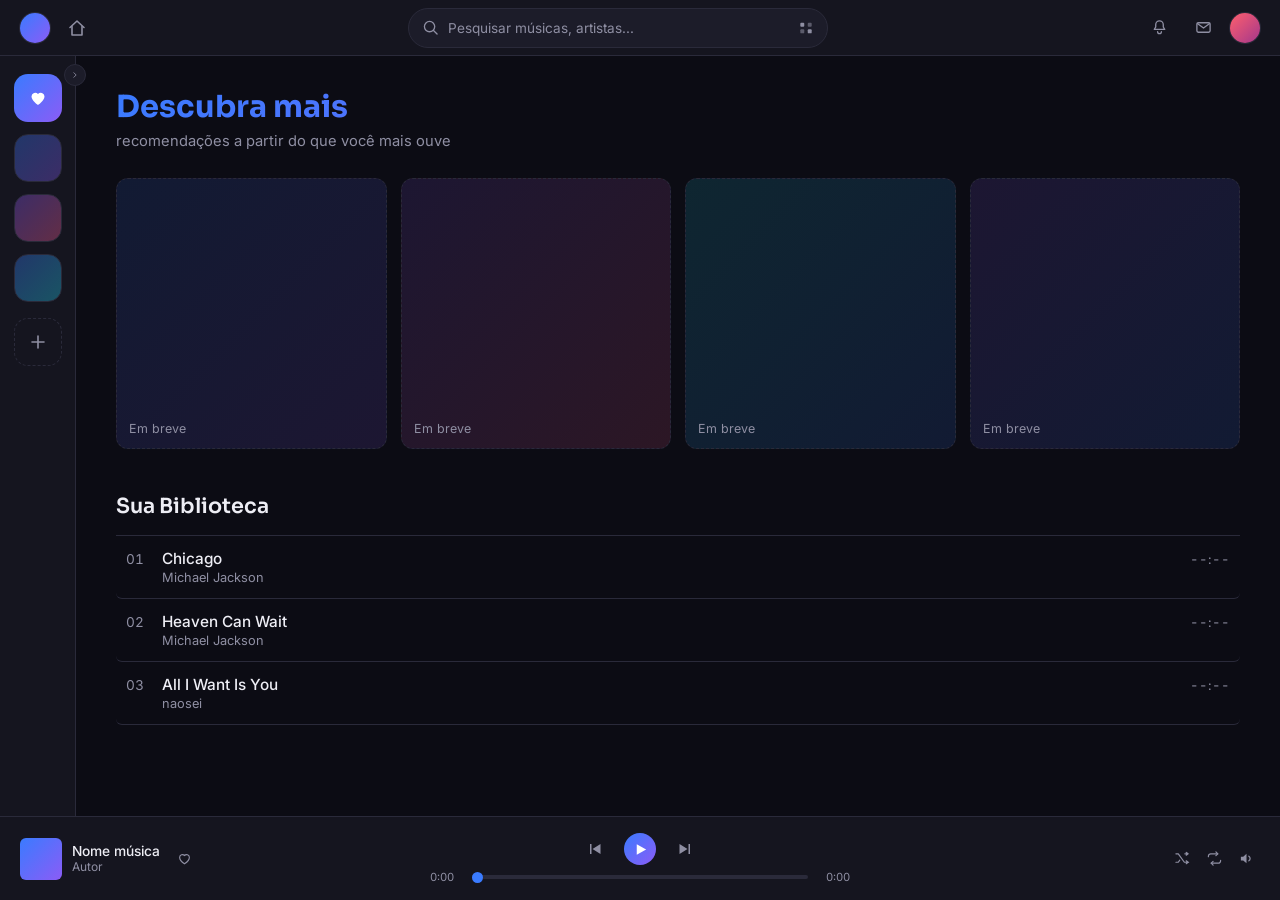
==== frontend/index.html @ 35b0fc10 "Initial commit" ====
<!DOCTYPE html>
<html lang="pt-br">
<head>
  <meta charset="UTF-8" />
  <meta name="viewport" content="width=device-width, initial-scale=1.0" />
  <link rel="preconnect" href="https://fonts.googleapis.com" />
  <link rel="preconnect" href="https://fonts.gstatic.com" crossorigin />
  <link href="https://fonts.googleapis.com/css2?family=Sora:wght@500;600;700&family=Inter:wght@400;500;600&display=swap" rel="stylesheet" />
  <link rel="stylesheet" href="style.css" />
  <title>App música</title>
</head>
<body>

  <!-- ===== Barra superior ===== -->
  <header class="topo">
    <div class="topo-esquerda">
      <div class="app-icone"></div>
      <button class="icone-botao" aria-label="Início" title="Início">
        <svg width="18" height="18" viewBox="0 0 18 18" fill="none">
          <path d="M2 8.5 9 2l7 6.5" stroke="currentColor" stroke-width="1.6" stroke-linecap="round" stroke-linejoin="round"/>
          <path d="M4 7.5V16h10V7.5" stroke="currentColor" stroke-width="1.6" stroke-linecap="round" stroke-linejoin="round"/>
        </svg>
      </button>
    </div>

    <div class="busca">
      <svg width="15" height="15" viewBox="0 0 16 16" fill="none">
        <circle cx="7" cy="7" r="5.5" stroke="currentColor" stroke-width="1.4"/>
        <line x1="11.2" y1="11.2" x2="15" y2="15" stroke="currentColor" stroke-width="1.4" stroke-linecap="round"/>
      </svg>
      <input type="text" placeholder="Pesquisar músicas, artistas..." />
      <button class="icone-botao icone-generos" aria-label="Navegar por gêneros" title="Gêneros">
        <svg width="16" height="16" viewBox="0 0 16 16" fill="none">
          <rect x="1.5" y="2" width="4.5" height="4.5" rx="1" fill="currentColor"/>
          <rect x="10" y="2" width="4.5" height="4.5" rx="1" fill="currentColor" opacity="0.55"/>
          <rect x="1.5" y="9.5" width="4.5" height="4.5" rx="1" fill="currentColor" opacity="0.55"/>
          <rect x="10" y="9.5" width="4.5" height="4.5" rx="1" fill="currentColor"/>
        </svg>
      </button>
    </div>

    <div class="topo-direita">
      <div class="popover-wrap">
        <button class="icone-botao" id="btn-notificacoes" aria-label="Notificações" title="Notificações">
          <svg width="17" height="17" viewBox="0 0 18 18" fill="none">
            <path d="M9 2c-2.2 0-4 1.8-4 4v2.5L3.5 11h11L13 8.5V6c0-2.2-1.8-4-4-4Z" stroke="currentColor" stroke-width="1.4" stroke-linejoin="round"/>
            <path d="M7 13.5a2 2 0 0 0 4 0" stroke="currentColor" stroke-width="1.4" stroke-linecap="round"/>
          </svg>
        </button>
        <div class="popover" id="popover-notificacoes">Nenhuma notificação nova</div>
      </div>
      <div class="popover-wrap">
        <button class="icone-botao" id="btn-mensagens" aria-label="Mensagens" title="Mensagens">
          <svg width="17" height="17" viewBox="0 0 18 18" fill="none">
            <rect x="2" y="4" width="14" height="10" rx="1.5" stroke="currentColor" stroke-width="1.4"/>
            <path d="M2.5 4.8 9 9.5l6.5-4.7" stroke="currentColor" stroke-width="1.4" stroke-linecap="round" stroke-linejoin="round"/>
          </svg>
        </button>
        <div class="popover" id="popover-mensagens">Nenhuma mensagem nova</div>
      </div>
      <div class="avatar" title="Perfil"></div>
    </div>
  </header>

  <div class="app">

    <!-- ===== Biblioteca lateral ===== -->
    <aside class="biblioteca" id="biblioteca">
      <button class="biblioteca-toggle" id="btn-expandir" aria-label="Expandir biblioteca" title="Expandir">
        <svg width="14" height="14" viewBox="0 0 14 14" fill="none" stroke="currentColor" stroke-width="1.5">
          <path d="M5 3 9 7l-4 4" stroke-linecap="round" stroke-linejoin="round"/>
        </svg>
      </button>

      <button class="biblioteca-item biblioteca-curtidas" aria-label="Músicas curtidas" title="Curtidas">
        <svg width="20" height="20" viewBox="0 0 20 20" fill="currentColor">
          <path d="M10 17s-6.5-4-6.5-8.7A3.8 3.8 0 0 1 10 6a3.8 3.8 0 0 1 6.5 2.3C16.5 13 10 17 10 17Z"/>
        </svg>
        <span class="biblioteca-item-nome">Curtidas</span>
      </button>

      <button class="biblioteca-item playlist-capa playlist-1" aria-label="Playlist">
        <span class="biblioteca-item-nome">Playlist 1</span>
      </button>
      <button class="biblioteca-item playlist-capa playlist-2" aria-label="Playlist">
        <span class="biblioteca-item-nome">Playlist 2</span>
      </button>
      <button class="biblioteca-item playlist-capa playlist-3" aria-label="Playlist">
        <span class="biblioteca-item-nome">Playlist 3</span>
      </button>

      <button class="biblioteca-item biblioteca-nova" id="btn-nova-playlist" aria-label="Criar nova playlist" title="Nova playlist">
        <svg width="18" height="18" viewBox="0 0 18 18" fill="none" stroke="currentColor" stroke-width="1.6">
          <path d="M9 3v12M3 9h12" stroke-linecap="round"/>
        </svg>
        <span class="biblioteca-item-nome">Criar playlist</span>
      </button>
    </aside>

    <!-- ===== Conteúdo principal ===== -->
    <main class="conteudo">
      <section class="descubra">
        <h1>Descubra mais</h1>
        <p class="subtitulo">recomendações a partir do que você mais ouve</p>

        <div class="cards-recomendacao">
          <div class="card-recomendacao card-rec-1"><span>Em breve</span></div>
          <div class="card-recomendacao card-rec-2"><span>Em breve</span></div>
          <div class="card-recomendacao card-rec-3"><span>Em breve</span></div>
          <div class="card-recomendacao card-rec-4"><span>Em breve</span></div>
        </div>
      </section>

      <section class="secao-biblioteca">
        <h2>Sua Biblioteca</h2>

        <ol id="lista-musicas" class="tracklist">
          <li data-arquivo="songs/chicago.mp3">
            <span class="faixa-num">01</span>
            <span class="faixa-info">
              <span class="faixa-titulo">Chicago</span>
              <span class="faixa-artista">Michael Jackson</span>
            </span>
            <span class="faixa-duracao">--:--</span>
          </li>
          <li data-arquivo="songs/heaven_can_wait.mp3">
            <span class="faixa-num">02</span>
            <span class="faixa-info">
              <span class="faixa-titulo">Heaven Can Wait</span>
              <span class="faixa-artista">Michael Jackson</span>
            </span>
            <span class="faixa-duracao">--:--</span>
          </li>
          <li data-arquivo="songs/all_i_want_is_you.mp3">
            <span class="faixa-num">03</span>
            <span class="faixa-info">
              <span class="faixa-titulo">All I Want Is You</span>
              <span class="faixa-artista">naosei</span>
            </span>
            <span class="faixa-duracao">--:--</span>
          </li>
        </ol>
      </section>
    </main>
  </div>

  <!-- ===== Player fixo ===== -->
  <footer class="tocador">
    <div class="tocador-info">
      <div class="capa-atual" id="capa-atual"></div>
      <div class="tocador-textos">
        <span id="tocando-agora" class="tocador-faixa">Nome música</span>
        <span id="tocando-autor" class="tocador-autor">Autor</span>
      </div>
      <button class="icone-botao icone-pequeno" id="btn-curtir" aria-label="Curtir">
        <svg width="15" height="15" viewBox="0 0 20 20" fill="none" stroke="currentColor" stroke-width="1.5">
          <path d="M10 17s-6.5-4-6.5-8.7A3.8 3.8 0 0 1 10 6a3.8 3.8 0 0 1 6.5 2.3C16.5 13 10 17 10 17Z"/>
        </svg>
      </button>
    </div>

    <div class="tocador-controles">
      <div class="controles-botoes">
        <button id="btn-anterior" class="botao-icone" aria-label="Anterior">
          <svg width="16" height="16" viewBox="0 0 16 16" fill="currentColor"><path d="M4 3v10h1.5V3H4zm2.5 5 8-5v10l-8-5z"/></svg>
        </button>
        <button id="btn-play" class="botao-icone botao-play" aria-label="Tocar/Pausar">
          <svg id="icone-play" width="15" height="15" viewBox="0 0 16 16" fill="currentColor"><path d="M4 2.5v11l10-5.5z"/></svg>
          <svg id="icone-pause" width="15" height="15" viewBox="0 0 16 16" fill="currentColor" style="display:none"><path d="M4 2h3v12H4zM9 2h3v12H9z"/></svg>
        </button>
        <button id="btn-proximo" class="botao-icone" aria-label="Próxima">
          <svg width="16" height="16" viewBox="0 0 16 16" fill="currentColor"><path d="M12 3v10h-1.5V3H12zM9.5 8l-8 5V3l8 5z"/></svg>
        </button>
      </div>

      <div class="barra-progresso-wrap">
        <span id="tempo-atual" class="tempo">0:00</span>
        <input type="range" id="progresso" class="barra-progresso" value="0" min="0" max="100" step="0.1" />
        <span id="tempo-total" class="tempo">0:00</span>
      </div>
    </div>

    <div class="tocador-extra">
      <button class="icone-botao icone-pequeno" id="btn-embaralhar" aria-label="Embaralhar">
        <svg width="15" height="15" viewBox="0 0 16 16" fill="none" stroke="currentColor" stroke-width="1.3">
          <path d="M1 3h2.5L10 12h4.5M1 12h2.5l1.6-2.2M10.5 3H14M12 1.5 14 3l-2 1.5M12 13.5 14 12l-2-1.5" stroke-linecap="round" stroke-linejoin="round"/>
        </svg>
      </button>
      <button class="icone-botao icone-pequeno" id="btn-repetir" aria-label="Repetir">
        <svg width="15" height="15" viewBox="0 0 16 16" fill="none" stroke="currentColor" stroke-width="1.3">
          <path d="M11.5 3H4a2.5 2.5 0 0 0-2.5 2.5V6M4.5 13H12a2.5 2.5 0 0 0 2.5-2.5V10" stroke-linecap="round"/>
          <path d="m9.5 1 2 2-2 2M6.5 15l-2-2 2-2" stroke-linecap="round" stroke-linejoin="round"/>
        </svg>
      </button>
      <button class="icone-botao icone-pequeno" id="btn-volume" aria-label="Volume">
        <svg width="15" height="15" viewBox="0 0 16 16" fill="none" stroke="currentColor" stroke-width="1.3">
          <path id="icone-volume-alto" d="M2 6h2.5L8 3v10L4.5 10H2z" fill="currentColor" stroke="none"/>
          <path id="onda-volume" d="M10.5 5.5a3 3 0 0 1 0 5" stroke-linecap="round"/>
        </svg>
      </button>
    </div>

    <audio id="player"></audio>
  </footer>

  <script src="script.js"></script>
</body>
</html>
---- frontend/style.css ----
/* ===== Tokens ===== */
:root {
  --bg: #0c0c14;
  --surface: #15151f;
  --surface-2: #1c1c29;
  --surface-hover: #23233355;
  --line: #2a2a3a;
  --text: #eeeef5;
  --text-dim: #8f8fa3;

  --azul: #3a7bff;
  --roxo: #8b5cf6;
  --gradiente: linear-gradient(135deg, var(--azul), var(--roxo));

  --font-display: "Sora", sans-serif;
  --font-body: "Inter", sans-serif;

  --altura-topo: 56px;
  --largura-biblioteca: 76px;
  --altura-player: 84px;
}

* { box-sizing: border-box; }

body {
  margin: 0;
  background: var(--bg);
  color: var(--text);
  font-family: var(--font-body);
}

button {
  font-family: inherit;
  cursor: pointer;
}

/* ===== Barra superior ===== */
.topo {
  height: var(--altura-topo);
  display: flex;
  align-items: center;
  justify-content: space-between;
  padding: 0 20px;
  background: var(--surface);
  border-bottom: 1px solid var(--line);
  position: sticky;
  top: 0;
  z-index: 10;
}

.topo-esquerda, .topo-direita {
  display: flex;
  align-items: center;
  gap: 10px;
}

.app-icone {
  width: 30px;
  height: 30px;
  border-radius: 50%;
  background: var(--gradiente);
  box-shadow: 0 0 0 1px var(--line);
}

.icone-botao {
  background: none;
  border: none;
  color: var(--text-dim);
  width: 34px;
  height: 34px;
  border-radius: 50%;
  display: flex;
  align-items: center;
  justify-content: center;
  transition: background 0.15s, color 0.15s;
}

.icone-botao:hover {
  background: var(--surface-2);
  color: var(--text);
}

.icone-pequeno {
  width: 28px;
  height: 28px;
}

.busca {
  flex: 1;
  max-width: 420px;
  display: flex;
  align-items: center;
  gap: 8px;
  background: var(--surface-2);
  border: 1px solid var(--line);
  border-radius: 20px;
  padding: 6px 8px 6px 14px;
  color: var(--text-dim);
}

.busca input {
  flex: 1;
  background: none;
  border: none;
  outline: none;
  color: var(--text);
  font-family: var(--font-body);
  font-size: 0.85rem;
}

.busca input::placeholder {
  color: var(--text-dim);
}

.icone-generos {
  width: 26px;
  height: 26px;
  flex-shrink: 0;
}

.avatar {
  width: 30px;
  height: 30px;
  border-radius: 50%;
  background: linear-gradient(135deg, #ff5f6d, #a3378b);
  box-shadow: 0 0 0 1px var(--line);
}

.popover-wrap {
  position: relative;
}

.popover {
  display: none;
  position: absolute;
  top: 42px;
  right: 0;
  background: var(--surface-2);
  border: 1px solid var(--line);
  border-radius: 8px;
  padding: 12px 14px;
  font-size: 0.82rem;
  color: var(--text-dim);
  white-space: nowrap;
  box-shadow: 0 8px 24px rgba(0,0,0,0.35);
  z-index: 20;
}

.popover.aberto {
  display: block;
}

/* ===== Layout: biblioteca + conteúdo ===== */
.app {
  display: flex;
  min-height: calc(100vh - var(--altura-topo));
  padding-bottom: var(--altura-player);
}

/* ===== Biblioteca lateral (ícones de playlist) ===== */
.biblioteca {
  width: var(--largura-biblioteca);
  background: var(--surface);
  border-right: 1px solid var(--line);
  display: flex;
  flex-direction: column;
  align-items: center;
  gap: 12px;
  padding: 18px 0;
  flex-shrink: 0;
  position: relative;
  transition: width 0.2s ease;
}

.biblioteca.expandida {
  width: 200px;
  align-items: stretch;
  padding: 18px 12px;
}

.biblioteca-toggle {
  position: absolute;
  top: 8px;
  right: -11px;
  width: 22px;
  height: 22px;
  border-radius: 50%;
  background: var(--surface-2);
  border: 1px solid var(--line);
  color: var(--text-dim);
  display: flex;
  align-items: center;
  justify-content: center;
  z-index: 5;
  transition: transform 0.2s ease, color 0.15s;
}

.biblioteca-toggle:hover {
  color: var(--text);
}

.biblioteca.expandida .biblioteca-toggle {
  transform: rotate(180deg);
}

.biblioteca-item-nome {
  display: none;
  font-size: 0.82rem;
  white-space: nowrap;
  overflow: hidden;
  text-overflow: ellipsis;
}

.biblioteca.expandida .biblioteca-item-nome {
  display: inline;
}

.biblioteca.expandida .biblioteca-item {
  width: 100%;
  flex-direction: row;
  justify-content: flex-start;
  gap: 10px;
  padding: 0 8px;
  border-radius: 8px;
}

.biblioteca-item {
  width: 48px;
  height: 48px;
  border-radius: 14px;
  border: none;
  display: flex;
  align-items: center;
  justify-content: center;
  transition: transform 0.15s;
}

.biblioteca-item:hover {
  transform: scale(1.05);
}

.biblioteca-curtidas {
  background: var(--gradiente);
  color: #fff;
}

.playlist-capa {
  background: var(--surface-2);
  border: 1px solid var(--line);
}

.playlist-1 { background: linear-gradient(135deg, #3a7bff55, #8b5cf655); }
.playlist-2 { background: linear-gradient(135deg, #8b5cf655, #ff5f9455); }
.playlist-3 { background: linear-gradient(135deg, #3a7bff55, #22d3ee55); }

.biblioteca-nova {
  background: none;
  border: 1px dashed var(--line);
  color: var(--text-dim);
  margin-top: 4px;
}

.biblioteca-nova:hover {
  color: var(--text);
  border-color: var(--text-dim);
}

.biblioteca-nova.clicado {
  border-color: var(--azul);
  color: var(--azul);
}

/* ===== Conteúdo principal ===== */
.conteudo {
  flex: 1;
  padding: 32px 40px;
  min-width: 0;
}

.descubra h1 {
  font-family: var(--font-display);
  font-weight: 700;
  font-size: 1.9rem;
  margin: 0 0 6px;
  background: var(--gradiente);
  -webkit-background-clip: text;
  background-clip: text;
  color: transparent;
}

.subtitulo {
  margin: 0 0 28px;
  color: var(--text-dim);
  font-size: 0.92rem;
}

/* ===== Cards de recomendação (placeholders, sem dados ainda) ===== */
.cards-recomendacao {
  display: grid;
  grid-template-columns: repeat(4, 1fr);
  gap: 14px;
  margin-bottom: 44px;
}

.card-recomendacao {
  aspect-ratio: 1;
  border-radius: 12px;
  display: flex;
  align-items: flex-end;
  padding: 12px;
  font-size: 0.78rem;
  color: var(--text-dim);
  border: 1px dashed var(--line);
}

.card-rec-1 { background: linear-gradient(135deg, #3a7bff22, #8b5cf622); }
.card-rec-2 { background: linear-gradient(135deg, #8b5cf622, #ff5f9422); }
.card-rec-3 { background: linear-gradient(135deg, #22d3ee22, #3a7bff22); }
.card-rec-4 { background: linear-gradient(135deg, #8b5cf622, #3a7bff22); }

.secao-biblioteca h2 {
  font-family: var(--font-display);
  font-weight: 600;
  font-size: 1.3rem;
  margin: 0 0 16px;
}

/* ===== Tracklist ===== */
.tracklist {
  list-style: none;
  padding: 0;
  margin: 0;
  border-top: 1px solid var(--line);
}

.tracklist li {
  display: flex;
  align-items: baseline;
  gap: 18px;
  padding: 13px 10px;
  border-bottom: 1px solid var(--line);
  cursor: pointer;
  border-radius: 6px;
  transition: background 0.15s ease;
}

.tracklist li:hover {
  background: var(--surface-2);
}

.tracklist li.ativa {
  background: var(--surface-2);
}

.tracklist li.ativa .faixa-titulo {
  color: var(--azul);
}

.faixa-num {
  color: var(--text-dim);
  font-variant-numeric: tabular-nums;
  font-size: 0.85rem;
  width: 18px;
}

.faixa-info {
  display: flex;
  flex-direction: column;
  gap: 2px;
  flex: 1;
}

.faixa-titulo {
  font-weight: 500;
  font-size: 0.96rem;
}

.faixa-artista {
  color: var(--text-dim);
  font-size: 0.8rem;
}

.faixa-duracao {
  color: var(--text-dim);
  font-size: 0.82rem;
  font-variant-numeric: tabular-nums;
}

/* ===== Player fixo ===== */
.tocador {
  position: fixed;
  bottom: 0;
  left: 0;
  width: 100%;
  height: var(--altura-player);
  background: var(--surface);
  border-top: 1px solid var(--line);
  padding: 0 20px;
  display: grid;
  grid-template-columns: 1fr auto 1fr;
  align-items: center;
  gap: 20px;
}

.tocador-info {
  display: flex;
  align-items: center;
  gap: 10px;
  min-width: 0;
}

.capa-atual {
  width: 42px;
  height: 42px;
  border-radius: 6px;
  background: var(--gradiente);
  flex-shrink: 0;
}

.tocador-textos {
  display: flex;
  flex-direction: column;
  min-width: 0;
}

.tocador-faixa {
  font-size: 0.86rem;
  font-weight: 500;
  white-space: nowrap;
  overflow: hidden;
  text-overflow: ellipsis;
}

.tocador-autor {
  font-size: 0.75rem;
  color: var(--text-dim);
  white-space: nowrap;
  overflow: hidden;
  text-overflow: ellipsis;
}

.tocador-controles {
  display: flex;
  flex-direction: column;
  align-items: center;
  gap: 5px;
  width: 420px;
}

.controles-botoes {
  display: flex;
  align-items: center;
  gap: 16px;
}

.botao-icone {
  background: none;
  border: none;
  color: var(--text-dim);
  display: flex;
  align-items: center;
  justify-content: center;
  border-radius: 50%;
  padding: 6px;
  transition: color 0.15s;
}

.botao-icone:hover {
  color: var(--text);
}

.botao-play {
  background: var(--gradiente);
  color: #fff;
  width: 32px;
  height: 32px;
}

.botao-play:hover {
  opacity: 0.9;
  color: #fff;
}

.barra-progresso-wrap {
  display: flex;
  align-items: center;
  gap: 8px;
  width: 100%;
}

.tempo {
  font-size: 0.7rem;
  color: var(--text-dim);
  font-variant-numeric: tabular-nums;
  width: 32px;
}

.tempo:last-child { text-align: right; }

.barra-progresso {
  flex: 1;
  -webkit-appearance: none;
  appearance: none;
  height: 4px;
  border-radius: 2px;
  background: var(--line);
  outline: none;
  cursor: pointer;
}

.barra-progresso::-webkit-slider-thumb {
  -webkit-appearance: none;
  appearance: none;
  width: 11px;
  height: 11px;
  border-radius: 50%;
  background: var(--azul);
  cursor: pointer;
}

.barra-progresso::-moz-range-thumb {
  width: 11px;
  height: 11px;
  border: none;
  border-radius: 50%;
  background: var(--azul);
  cursor: pointer;
}

.tocador-extra {
  display: flex;
  align-items: center;
  justify-content: flex-end;
  gap: 4px;
}

.icone-botao.ativo {
  color: var(--azul);
}

.icone-botao.ativo:hover {
  color: var(--azul);
}

#btn-curtir.curtido {
  color: var(--roxo);
}

/* pequena bolinha indicando "repetir uma" vs "repetir todas" */
.icone-botao[data-modo="uma"]::after {
  content: "1";
  position: absolute;
  font-size: 0.55rem;
  transform: translate(9px, -9px);
}

.tocador-extra .ativo {
  color: var(--azul);
}

/* ===== Responsivo ===== */
@media (max-width: 760px) {
  .biblioteca { display: none; }
  .busca { max-width: 160px; }
  .conteudo { padding: 20px; }
  .tocador {
    grid-template-columns: 1fr;
    height: auto;
    padding: 10px 14px;
  }
  .tocador-controles { width: 100%; }
  .tocador-extra { display: none; }
}
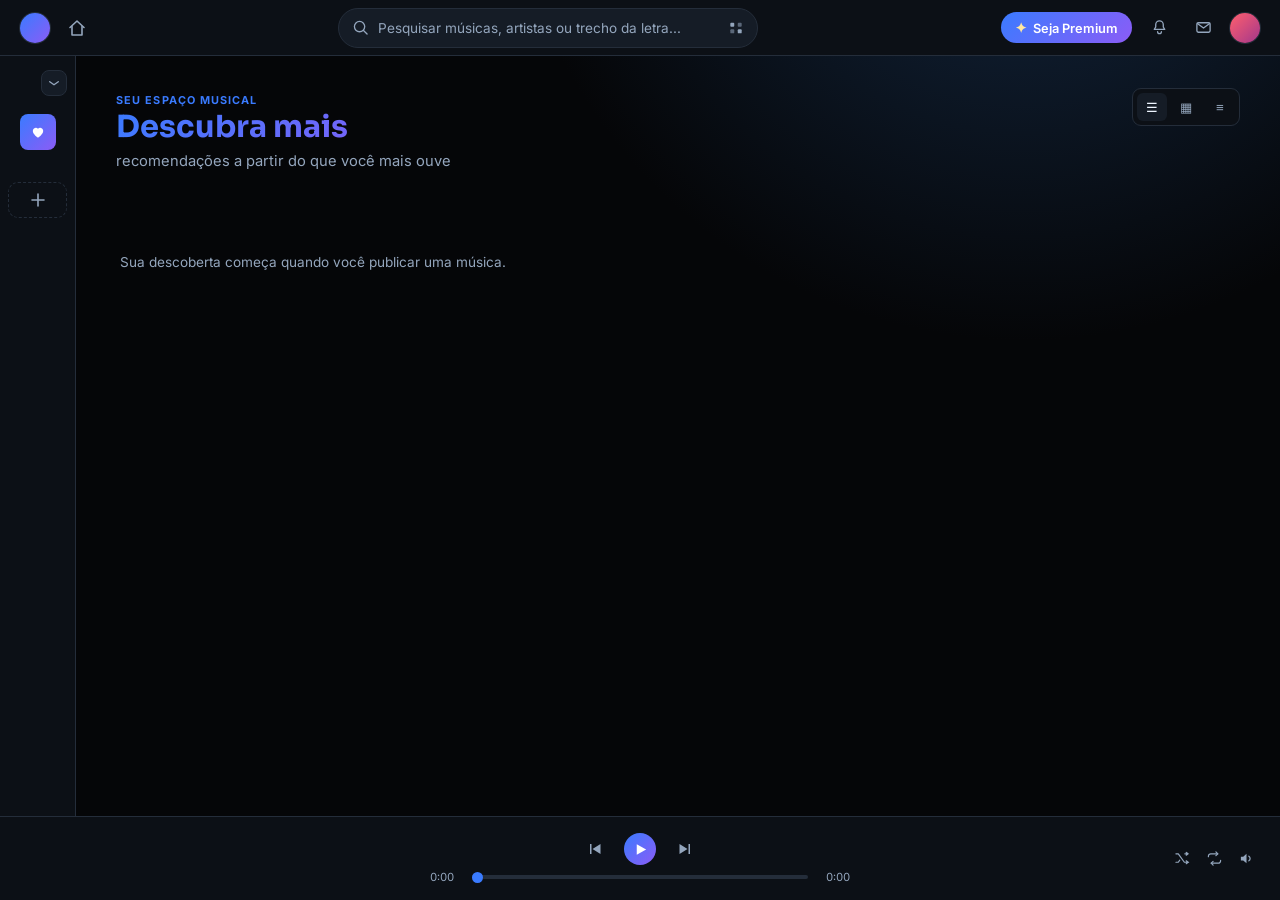
==== commit aae346e1: "Preparar publicacao" ====
--- a/frontend/index.html
+++ b/frontend/index.html
@@ -14,8 +14,9 @@
   <!-- ===== Barra superior ===== -->
   <header class="topo">
     <div class="topo-esquerda">
-      <div class="app-icone"></div>
-      <button class="icone-botao" aria-label="Início" title="Início">
+      <!-- ícone do app: troque por uma <img src="seu-logo.png"> se quiser -->
+      <div class="app-icone" title="App música"></div>
+      <button class="icone-botao" id="btn-home" aria-label="Início" title="Início">
         <svg width="18" height="18" viewBox="0 0 18 18" fill="none">
           <path d="M2 8.5 9 2l7 6.5" stroke="currentColor" stroke-width="1.6" stroke-linecap="round" stroke-linejoin="round"/>
           <path d="M4 7.5V16h10V7.5" stroke="currentColor" stroke-width="1.6" stroke-linecap="round" stroke-linejoin="round"/>
@@ -28,8 +29,9 @@
         <circle cx="7" cy="7" r="5.5" stroke="currentColor" stroke-width="1.4"/>
         <line x1="11.2" y1="11.2" x2="15" y2="15" stroke="currentColor" stroke-width="1.4" stroke-linecap="round"/>
       </svg>
-      <input type="text" placeholder="Pesquisar músicas, artistas..." />
-      <button class="icone-botao icone-generos" aria-label="Navegar por gêneros" title="Gêneros">
+      <input type="text" id="campo-busca" placeholder="Pesquisar músicas, artistas ou trecho da letra..." />
+      <div class="sugestoes-busca" id="sugestoes-busca" role="listbox"></div>
+      <button class="icone-botao icone-generos" id="btn-genero" aria-label="Navegar por gêneros" title="Gêneros">
         <svg width="16" height="16" viewBox="0 0 16 16" fill="none">
           <rect x="1.5" y="2" width="4.5" height="4.5" rx="1" fill="currentColor"/>
           <rect x="10" y="2" width="4.5" height="4.5" rx="1" fill="currentColor" opacity="0.55"/>
@@ -40,6 +42,8 @@
     </div>
 
     <div class="topo-direita">
+      <button class="botao-premium" id="btn-premium"><span class="premium-icone" aria-hidden="true">✦</span>Seja Premium</button>
+
       <div class="popover-wrap">
         <button class="icone-botao" id="btn-notificacoes" aria-label="Notificações" title="Notificações">
           <svg width="17" height="17" viewBox="0 0 18 18" fill="none">
@@ -49,6 +53,7 @@
         </button>
         <div class="popover" id="popover-notificacoes">Nenhuma notificação nova</div>
       </div>
+
       <div class="popover-wrap">
         <button class="icone-botao" id="btn-mensagens" aria-label="Mensagens" title="Mensagens">
           <svg width="17" height="17" viewBox="0 0 18 18" fill="none">
@@ -58,7 +63,20 @@
         </button>
         <div class="popover" id="popover-mensagens">Nenhuma mensagem nova</div>
       </div>
-      <div class="avatar" title="Perfil"></div>
+
+      <div class="popover-wrap">
+        <!-- foto de perfil: troque o background por <img src="sua-foto.jpg"> -->
+        <div class="avatar" id="avatar" title="Perfil"></div>
+        <div class="popover popover-menu" id="popover-perfil">
+          <button data-ir-para="view-conta">Conta</button>
+          <button data-ir-para="view-perfil">Perfil</button>
+          <button data-ir-para="view-amizades">Amizades</button>
+          <button data-ir-para="view-criador">Central do Criador</button>
+          <button data-ir-para="view-configuracoes">Configurações</button>
+          <button data-ir-para="view-suporte">Suporte</button>
+          <button id="btn-sair" class="botao-sair">Sair</button>
+        </div>
+      </div>
     </div>
   </header>
 
@@ -66,30 +84,27 @@
 
     <!-- ===== Biblioteca lateral ===== -->
     <aside class="biblioteca" id="biblioteca">
-      <button class="biblioteca-toggle" id="btn-expandir" aria-label="Expandir biblioteca" title="Expandir">
-        <svg width="14" height="14" viewBox="0 0 14 14" fill="none" stroke="currentColor" stroke-width="1.5">
-          <path d="M5 3 9 7l-4 4" stroke-linecap="round" stroke-linejoin="round"/>
-        </svg>
-      </button>
-
-      <button class="biblioteca-item biblioteca-curtidas" aria-label="Músicas curtidas" title="Curtidas">
-        <svg width="20" height="20" viewBox="0 0 20 20" fill="currentColor">
-          <path d="M10 17s-6.5-4-6.5-8.7A3.8 3.8 0 0 1 10 6a3.8 3.8 0 0 1 6.5 2.3C16.5 13 10 17 10 17Z"/>
-        </svg>
-        <span class="biblioteca-item-nome">Curtidas</span>
-      </button>
-
-      <button class="biblioteca-item playlist-capa playlist-1" aria-label="Playlist">
-        <span class="biblioteca-item-nome">Playlist 1</span>
-      </button>
-      <button class="biblioteca-item playlist-capa playlist-2" aria-label="Playlist">
-        <span class="biblioteca-item-nome">Playlist 2</span>
-      </button>
-      <button class="biblioteca-item playlist-capa playlist-3" aria-label="Playlist">
-        <span class="biblioteca-item-nome">Playlist 3</span>
-      </button>
-
-      <button class="biblioteca-item biblioteca-nova" id="btn-nova-playlist" aria-label="Criar nova playlist" title="Nova playlist">
+      <button class="biblioteca-toggle" id="btn-expandir" aria-label="Expandir biblioteca" title="Expandir/encolher">
+        <svg width="14" height="14" viewBox="0 0 14 14" fill="none" stroke="currentColor" stroke-width="1.6">
+          <path d="M2 5.5 7 9l5-3.5" stroke-linecap="round" stroke-linejoin="round"/>
+        </svg>
+      </button>
+
+      <span class="biblioteca-titulo">Sua Biblioteca</span>
+
+      <div class="biblioteca-bloco">
+        <button class="biblioteca-item biblioteca-curtidas" id="btn-curtidas" title="Curtidas">
+          <span class="biblioteca-item-capa biblioteca-item-capa-curtidas">
+            <svg width="16" height="16" viewBox="0 0 20 20" fill="currentColor"><path d="M10 17s-6.5-4-6.5-8.7A3.8 3.8 0 0 1 10 6a3.8 3.8 0 0 1 6.5 2.3C16.5 13 10 17 10 17Z"/></svg>
+          </span>
+          <span class="biblioteca-item-nome">Curtidas</span>
+        </button>
+      </div>
+
+      <!-- Playlists criadas pelo usuário aparecem aqui dinamicamente -->
+      <div id="lista-playlists"></div>
+
+      <button class="biblioteca-item biblioteca-nova" id="btn-nova-playlist" title="Nova playlist">
         <svg width="18" height="18" viewBox="0 0 18 18" fill="none" stroke="currentColor" stroke-width="1.6">
           <path d="M9 3v12M3 9h12" stroke-linecap="round"/>
         </svg>
@@ -97,60 +112,262 @@
       </button>
     </aside>
 
-    <!-- ===== Conteúdo principal ===== -->
+    <!-- ===== Conteúdo principal (várias "páginas" — só uma visível por vez) ===== -->
     <main class="conteudo">
-      <section class="descubra">
-        <h1>Descubra mais</h1>
-        <p class="subtitulo">recomendações a partir do que você mais ouve</p>
-
-        <div class="cards-recomendacao">
-          <div class="card-recomendacao card-rec-1"><span>Em breve</span></div>
-          <div class="card-recomendacao card-rec-2"><span>Em breve</span></div>
-          <div class="card-recomendacao card-rec-3"><span>Em breve</span></div>
-          <div class="card-recomendacao card-rec-4"><span>Em breve</span></div>
-        </div>
-      </section>
-
-      <section class="secao-biblioteca">
-        <h2>Sua Biblioteca</h2>
-
-        <ol id="lista-musicas" class="tracklist">
-          <li data-arquivo="songs/chicago.mp3">
-            <span class="faixa-num">01</span>
-            <span class="faixa-info">
-              <span class="faixa-titulo">Chicago</span>
-              <span class="faixa-artista">Michael Jackson</span>
-            </span>
-            <span class="faixa-duracao">--:--</span>
-          </li>
-          <li data-arquivo="songs/heaven_can_wait.mp3">
-            <span class="faixa-num">02</span>
-            <span class="faixa-info">
-              <span class="faixa-titulo">Heaven Can Wait</span>
-              <span class="faixa-artista">Michael Jackson</span>
-            </span>
-            <span class="faixa-duracao">--:--</span>
-          </li>
-          <li data-arquivo="songs/all_i_want_is_you.mp3">
-            <span class="faixa-num">03</span>
-            <span class="faixa-info">
-              <span class="faixa-titulo">All I Want Is You</span>
-              <span class="faixa-artista">naosei</span>
-            </span>
-            <span class="faixa-duracao">--:--</span>
-          </li>
-        </ol>
-      </section>
+
+      <!-- Página: Início / Descubra mais -->
+      <section class="view ativa" id="view-inicio">
+        <div class="view-cabecalho">
+          <div>
+            <span class="eyebrow">Seu espaço musical</span>
+            <h1>Descubra mais</h1>
+            <p class="subtitulo">recomendações a partir do que você mais ouve</p>
+          </div>
+          <div class="controle-layout" role="group" aria-label="Layout da biblioteca">
+            <button class="botao-layout ativo" data-layout="lista" aria-label="Visualização em lista" title="Lista">☰</button>
+            <button class="botao-layout" data-layout="grade" aria-label="Visualização em grade" title="Grade">▦</button>
+            <button class="botao-layout" data-layout="compacto" aria-label="Visualização compacta" title="Compacta">≡</button>
+          </div>
+        </div>
+
+        <div class="cards-recomendacao" id="cards-descubra"></div>
+
+      </section>
+
+      <!-- Página: Busca -->
+      <section class="view" id="view-busca">
+        <h1>Resultados da busca</h1>
+        <ol class="tracklist" id="busca-resultado-lista"></ol>
+      </section>
+
+      <section class="view" id="view-biblioteca">
+        <div class="view-cabecalho">
+          <div>
+            <span class="eyebrow">Sua coleção</span>
+            <h1 id="biblioteca-titulo-view">Curtidas</h1>
+            <p class="subtitulo" id="biblioteca-subtitulo-view">As músicas que você guardou para ouvir depois.</p>
+          </div>
+          <div class="view-acoes" id="biblioteca-acoes"></div>
+        </div>
+        <ol class="tracklist" id="biblioteca-lista"></ol>
+      </section>
+
+      <!-- Página: Gêneros -->
+      <section class="view" id="view-genero">
+        <h1>Gêneros</h1>
+        <div class="tags-genero">
+          <button class="tag-genero" data-genero="Pop">Pop</button>
+          <button class="tag-genero" data-genero="R&B">R&amp;B</button>
+          <button class="tag-genero" data-genero="Rock">Rock</button>
+          <button class="tag-genero" data-genero="Eletrônica">Eletrônica</button>
+          <button class="tag-genero" data-genero="Hip Hop">Hip Hop</button>
+        </div>
+        <h2 class="titulo-secao" id="genero-titulo-resultado">Selecione um gênero acima</h2>
+        <ol class="tracklist" id="genero-resultado-lista"></ol>
+      </section>
+
+      <!-- Página: Conta -->
+      <section class="view" id="view-conta">
+        <h1>Conta</h1>
+        <p class="subtitulo">Gerencie os dados de acesso da sua conta.</p>
+        <div class="cartao-formulario">
+          <label class="campo-label">E-mail</label>
+          <input type="email" class="campo-texto" placeholder="seuemail@exemplo.com" />
+          <label class="campo-label">Nova senha</label>
+          <input type="password" class="campo-texto" placeholder="••••••••" />
+          <button class="botao-primario">Salvar alterações</button>
+        </div>
+      </section>
+
+      <!-- Página: Perfil -->
+      <section class="view" id="view-perfil">
+        <h1>Perfil</h1>
+        <p class="subtitulo">Como você aparece para outros usuários.</p>
+        <div class="cartao-formulario">
+          <div class="perfil-foto-linha">
+            <div class="imagem-placeholder imagem-placeholder-redonda" id="preview-foto-perfil"></div>
+            <div>
+              <strong>Foto de perfil</strong>
+              <p class="texto-ajuda">JPG ou PNG. Escolha uma imagem quadrada.</p>
+              <label class="botao-secundario botao-arquivo" for="input-foto-perfil">Escolher foto</label>
+              <input type="file" id="input-foto-perfil" accept="image/*" hidden />
+            </div>
+          </div>
+          <label class="campo-label" for="perfil-nome">Nome de exibição</label>
+          <input type="text" id="perfil-nome" class="campo-texto" placeholder="Seu nome" />
+          <label class="campo-label" for="perfil-username">Nome de usuário</label>
+          <input type="text" id="perfil-username" class="campo-texto" readonly />
+          <label class="campo-label" for="perfil-bio">Bio</label>
+          <textarea id="perfil-bio" class="campo-texto" rows="3" placeholder="Fale um pouco sobre você"></textarea>
+          <div class="formulario-grid">
+            <div class="campo-grupo">
+              <label class="campo-label" for="perfil-genero">Gênero</label>
+              <input type="hidden" id="perfil-genero" />
+              <div class="campo-menu-custom" id="menu-genero">
+                <button type="button" class="campo-select-botao" aria-haspopup="listbox" aria-expanded="false">Selecione <span>⌄</span></button>
+                <div class="campo-select-opcoes" role="listbox">
+                  <button type="button" data-valor="Feminino">Feminino</button>
+                  <button type="button" data-valor="Masculino">Masculino</button>
+                  <button type="button" data-valor="Não-binário">Não-binário</button>
+                  <button type="button" data-valor="Prefiro não informar">Prefiro não informar</button>
+                </div>
+              </div>
+            </div>
+            <div class="campo-grupo">
+              <label class="campo-label" for="perfil-pronomes">Pronomes</label>
+              <input type="text" id="perfil-pronomes" class="campo-texto" placeholder="Ex: ela/dela" />
+            </div>
+            <div class="campo-grupo campo-grupo-largo">
+              <label class="campo-label" for="perfil-aniversario">Data de aniversário <span>visível apenas para você</span></label>
+              <input type="hidden" id="perfil-aniversario" />
+              <div class="campo-menu-custom campo-data-custom" id="menu-aniversario">
+                <button type="button" class="campo-select-botao" aria-haspopup="dialog" aria-expanded="false">Selecione sua data <span>⌄</span></button>
+                <div class="calendario-custom" role="dialog" aria-label="Selecionar data de aniversário"></div>
+              </div>
+            </div>
+          </div>
+          <button class="botao-primario" id="salvar-perfil">Salvar perfil</button>
+        </div>
+      </section>
+
+      <!-- Página: Configurações -->
+      <section class="view" id="view-configuracoes">
+        <h1>Configurações</h1>
+        <p class="subtitulo">Ajuste a experiência do seu espaço musical.</p>
+        <div class="configuracoes-grid">
+          <div class="cartao-configuracao">
+            <span class="config-icone">◐</span>
+            <div><h2>Aparência</h2><p>O tema escuro mantém o foco na música.</p></div>
+            <label class="chave-opcao"><span>Tema escuro</span><input type="checkbox" checked id="config-tema" /><i></i></label>
+          </div>
+          <div class="cartao-configuracao">
+            <span class="config-icone">▶</span>
+            <div><h2>Reprodução</h2><p>Defina como suas faixas continuam tocando.</p></div>
+            <label class="chave-opcao"><span>Reprodução automática</span><input type="checkbox" checked id="config-autoplay" /><i></i></label>
+          </div>
+          <div class="cartao-configuracao">
+            <span class="config-icone">@</span>
+            <div><h2>Notificações</h2><p>Receba novidades sobre sua conta.</p></div>
+            <label class="chave-opcao"><span>Notificações por e-mail</span><input type="checkbox" id="config-email" /><i></i></label>
+          </div>
+        </div>
+      </section>
+
+      <section class="view" id="view-amizades">
+        <span class="eyebrow">Conexões</span>
+        <h1>Amizades</h1>
+        <p class="subtitulo">Encontre pessoas e compartilhe descobertas musicais.</p>
+        <div class="cartao-formulario amizade-busca"><label class="campo-label" for="campo-amigos">Encontrar amigos</label><input id="campo-amigos" class="campo-texto" placeholder="Digite o nome de usuário" /><button class="botao-primario" id="btn-encontrar-amigos">Buscar pessoas</button></div>
+        <div class="estado-vazio" id="resultado-amigos">Sua lista de amizades aparecerá aqui.</div>
+      </section>
+
+      <!-- Página: Suporte -->
+      <section class="view" id="view-suporte">
+        <h1>Suporte</h1>
+        <div class="cartao-formulario">
+          <p class="subtitulo">Precisa de ajuda? Descreva o problema abaixo.</p>
+          <textarea class="campo-texto" rows="4" placeholder="Descreva sua dúvida ou problema..."></textarea>
+          <button class="botao-primario">Enviar mensagem</button>
+        </div>
+      </section>
+
+      <!-- Página: Premium -->
+      <section class="view" id="view-premium">
+        <h1>Seja Premium</h1>
+        <p class="subtitulo">Exemplo de página de planos — ajuste preços e benefícios reais depois.</p>
+        <div class="planos">
+          <div class="plano">
+            <h3>Gratuito</h3>
+            <p class="plano-preco">R$ 0</p>
+            <ul><li>Com anúncios</li><li>Qualidade padrão</li></ul>
+          </div>
+          <div class="plano plano-destaque">
+            <h3>Premium</h3>
+            <p class="plano-preco">R$ 0,00 <span>(defina o valor)</span></p>
+            <ul><li>Sem anúncios</li><li>Qualidade alta</li><li>Download offline</li></ul>
+            <button class="botao-primario">Assinar</button>
+          </div>
+        </div>
+      </section>
+
+      <!-- Página: Central do Criador -->
+      <section class="view" id="view-criador">
+        <h1>Central do Criador</h1>
+        <p class="subtitulo">Envie suas músicas e gerencie seu conteúdo.</p>
+
+        <div class="cartao-formulario cartao-criador">
+          <div class="formulario-cabecalho">
+            <div>
+              <span class="eyebrow">Novo lançamento</span>
+              <h2 class="titulo-secao">Enviar música</h2>
+              <p class="texto-ajuda">Organize os dados da faixa e publique uma prévia no seu catálogo.</p>
+            </div>
+          </div>
+          <form id="form-upload-musica">
+            <div class="formulario-grid">
+              <div class="campo-grupo campo-grupo-largo">
+                <label class="campo-label" for="upload-titulo">Título</label>
+                <input type="text" id="upload-titulo" class="campo-texto" required />
+              </div>
+              <div class="campo-grupo">
+                <label class="campo-label" for="upload-artista">Artista</label>
+                <input type="text" id="upload-artista" class="campo-texto" required />
+              </div>
+              <div class="campo-grupo">
+                <label class="campo-label" for="upload-genero">Gênero</label>
+                <input type="text" id="upload-genero" class="campo-texto" placeholder="Ex: Pop" />
+              </div>
+              <div class="campo-grupo campo-grupo-largo">
+                <label class="campo-label" for="upload-letra">Letra <span>(opcional)</span></label>
+                <textarea id="upload-letra" class="campo-texto" rows="5" placeholder="Cole a letra da música"></textarea>
+              </div>
+              <div class="campo-grupo">
+                <label class="campo-label" for="upload-capa">Capa da música</label>
+                <input type="file" id="upload-capa" accept="image/*" class="campo-arquivo" />
+              </div>
+              <div class="campo-grupo">
+                <label class="campo-label" for="upload-arquivo">Arquivo de áudio</label>
+                <input type="file" id="upload-arquivo" accept="audio/*" class="campo-arquivo" required />
+              </div>
+            </div>
+            <div class="formulario-rodape">
+              <span class="texto-ajuda">Formatos aceitos: áudio e imagem do dispositivo.</span>
+              <button type="submit" class="botao-primario">Publicar música</button>
+            </div>
+          </form>
+        </div>
+
+        <div class="cartao-formulario">
+          <h2 class="titulo-secao">Criar álbum</h2>
+          <label class="campo-label" for="album-nome">Nome do álbum</label>
+          <input type="text" id="album-nome" class="campo-texto" placeholder="Nome do álbum" />
+          <label class="campo-label" for="album-capa">Capa do álbum</label>
+          <label class="imagem-placeholder imagem-placeholder-quadrada seletor-capa" id="preview-capa-album" for="album-capa">
+            <span class="seletor-capa-mais">+</span>
+          </label>
+          <input type="file" id="album-capa" accept="image/*" class="campo-arquivo campo-arquivo-oculto" />
+          <button class="botao-secundario" id="criar-album">Criar álbum</button>
+        </div>
+
+        <div class="cartao-formulario">
+          <h2 class="titulo-secao">Estatísticas</h2>
+          <p class="estado-vazio">Em breve: ouvintes, reproduções e ganhos aparecerão aqui quando o backend estiver conectado.</p>
+        </div>
+      </section>
+
     </main>
   </div>
 
   <!-- ===== Player fixo ===== -->
   <footer class="tocador">
-    <div class="tocador-info">
-      <div class="capa-atual" id="capa-atual"></div>
+    <div class="tocador-info" id="tocador-info">
+      <div class="capa-atual" id="capa-atual">
+        <span class="vinil" aria-hidden="true"><span class="vinil-disco"></span></span>
+        <span class="capa-atual-imagem"></span>
+      </div>
       <div class="tocador-textos">
-        <span id="tocando-agora" class="tocador-faixa">Nome música</span>
-        <span id="tocando-autor" class="tocador-autor">Autor</span>
+        <span id="tocando-agora" class="tocador-faixa"></span>
+        <span id="tocando-autor" class="tocador-autor"></span>
       </div>
       <button class="icone-botao icone-pequeno" id="btn-curtir" aria-label="Curtir">
         <svg width="15" height="15" viewBox="0 0 20 20" fill="none" stroke="currentColor" stroke-width="1.5">
@@ -192,17 +409,34 @@
           <path d="m9.5 1 2 2-2 2M6.5 15l-2-2 2-2" stroke-linecap="round" stroke-linejoin="round"/>
         </svg>
       </button>
-      <button class="icone-botao icone-pequeno" id="btn-volume" aria-label="Volume">
-        <svg width="15" height="15" viewBox="0 0 16 16" fill="none" stroke="currentColor" stroke-width="1.3">
-          <path id="icone-volume-alto" d="M2 6h2.5L8 3v10L4.5 10H2z" fill="currentColor" stroke="none"/>
-          <path id="onda-volume" d="M10.5 5.5a3 3 0 0 1 0 5" stroke-linecap="round"/>
-        </svg>
-      </button>
+      <div class="popover-wrap">
+        <button class="icone-botao icone-pequeno" id="btn-volume" aria-label="Volume">
+          <svg width="15" height="15" viewBox="0 0 16 16" fill="none" stroke="currentColor" stroke-width="1.3">
+            <path d="M2 6h2.5L8 3v10L4.5 10H2z" fill="currentColor" stroke="none"/>
+            <path d="M10.5 5.5a3 3 0 0 1 0 5" stroke-linecap="round"/>
+          </svg>
+        </button>
+        <div class="popover popover-volume" id="popover-volume">
+          <input type="range" id="slider-volume" min="0" max="100" value="100" />
+        </div>
+      </div>
     </div>
 
     <audio id="player"></audio>
   </footer>
 
+  <!-- ===== Modal genérico (nova playlist, adicionar à playlist, avisos) ===== -->
+  <div class="modal-fundo" id="modal-fundo">
+    <div class="modal">
+      <div class="modal-cabecalho">
+        <h3 id="modal-titulo">Título</h3>
+        <button id="modal-fechar" aria-label="Fechar">✕</button>
+      </div>
+      <div class="modal-corpo" id="modal-corpo"></div>
+    </div>
+  </div>
+
+  <script src="config.js"></script>
   <script src="script.js"></script>
 </body>
 </html>
--- a/frontend/style.css
+++ b/frontend/style.css
@@ -1,12 +1,12 @@
 /* ===== Tokens ===== */
 :root {
-  --bg: #0c0c14;
-  --surface: #15151f;
-  --surface-2: #1c1c29;
+  --bg: #050608;
+  --surface: #0c1016;
+  --surface-2: #151c26;
   --surface-hover: #23233355;
-  --line: #2a2a3a;
-  --text: #eeeef5;
-  --text-dim: #8f8fa3;
+  --line: #242d3a;
+  --text: #eef5ff;
+  --text-dim: #94a6bd;
 
   --azul: #3a7bff;
   --roxo: #8b5cf6;
@@ -17,6 +17,7 @@
 
   --altura-topo: 56px;
   --largura-biblioteca: 76px;
+  --largura-biblioteca-expandida: 220px;
   --altura-player: 84px;
 }
 
@@ -24,15 +25,28 @@
 
 body {
   margin: 0;
-  background: var(--bg);
+  background: radial-gradient(circle at 80% -20%, #142944 0, transparent 35%), var(--bg);
   color: var(--text);
   font-family: var(--font-body);
-}
-
-button {
-  font-family: inherit;
-  cursor: pointer;
-}
+  transition: background 420ms ease, color 420ms ease;
+}
+
+body[data-tema="claro"] {
+  --bg: #f1f4f8;
+  --surface: #f8fafc;
+  --surface-2: #e9eef4;
+  --line: #d4dce6;
+  --text: #172033;
+  --text-dim: #68778b;
+  background: radial-gradient(circle at 80% -20%, #e4edfa 0, transparent 35%), var(--bg);
+}
+
+.topo, .biblioteca, .tocador, .cartao-formulario, .cartao-configuracao, .modal, .popover, .tracklist-item, .campo-texto, .campo-arquivo {
+  transition: background-color 420ms ease, color 420ms ease, border-color 420ms ease;
+}
+
+button { font-family: inherit; cursor: pointer; }
+h1, h2, h3 { font-family: var(--font-display); }
 
 /* ===== Barra superior ===== */
 .topo {
@@ -45,7 +59,7 @@
   border-bottom: 1px solid var(--line);
   position: sticky;
   top: 0;
-  z-index: 10;
+  z-index: 30;
 }
 
 .topo-esquerda, .topo-direita {
@@ -75,19 +89,27 @@
   transition: background 0.15s, color 0.15s;
 }
 
-.icone-botao:hover {
-  background: var(--surface-2);
-  color: var(--text);
-}
-
-.icone-pequeno {
-  width: 28px;
-  height: 28px;
-}
+.icone-botao:hover { background: var(--surface-2); color: var(--text); }
+.icone-botao.ativo { color: var(--azul); }
+.icone-pequeno { width: 28px; height: 28px; }
+
+.botao-premium {
+  background: var(--gradiente);
+  color: #fff;
+  border: none;
+  border-radius: 16px;
+  padding: 7px 14px;
+  font-size: 0.8rem;
+  font-weight: 600;
+}
+
+.botao-premium:hover { opacity: 0.9; }
+.premium-icone { display: inline-grid; place-items: center; margin-right: 6px; color: #ffe7a1; font-size: 0.9rem; }
 
 .busca {
   flex: 1;
   max-width: 420px;
+  position: relative;
   display: flex;
   align-items: center;
   gap: 8px;
@@ -108,27 +130,82 @@
   font-size: 0.85rem;
 }
 
-.busca input::placeholder {
-  color: var(--text-dim);
-}
-
-.icone-generos {
-  width: 26px;
-  height: 26px;
-  flex-shrink: 0;
-}
+.busca input::placeholder { color: var(--text-dim); }
+.icone-generos { width: 26px; height: 26px; flex-shrink: 0; }
+
+.sugestoes-busca {
+  display: none;
+  position: absolute;
+  top: calc(100% + 9px);
+  left: 0;
+  right: 0;
+  padding: 6px;
+  background: var(--surface);
+  border: 1px solid var(--line);
+  border-radius: 12px;
+  box-shadow: 0 18px 36px rgba(0, 0, 0, 0.35);
+  z-index: 60;
+}
+.sugestoes-busca.aberto { display: block; animation: popover-enter 180ms ease-out both; }
+.sugestao-busca-item { width: 100%; display: flex; align-items: center; gap: 10px; padding: 8px; border: 0; border-radius: 8px; background: transparent; color: var(--text); text-align: left; }
+.sugestao-busca-item:hover { background: var(--surface-2); }
+.sugestao-busca-item strong, .sugestao-busca-item small { display: block; }
+.sugestao-busca-item small { margin-top: 2px; color: var(--text-dim); }
+.sugestao-capa { width: 30px; height: 30px; display: grid; place-items: center; border-radius: 6px; background: var(--gradiente); color: #fff; font-weight: 700; }
+.sugestao-vazia { padding: 10px; color: var(--text-dim); font-size: 0.78rem; }
+
+select.campo-texto, input[type="date"].campo-texto {
+  appearance: none;
+  -webkit-appearance: none;
+  background-image: linear-gradient(45deg, transparent 50%, var(--text-dim) 50%), linear-gradient(135deg, var(--text-dim) 50%, transparent 50%);
+  background-position: calc(100% - 16px) 50%, calc(100% - 11px) 50%;
+  background-size: 5px 5px, 5px 5px;
+  background-repeat: no-repeat;
+  color-scheme: dark;
+  cursor: pointer;
+  transition: border-color 220ms ease, box-shadow 260ms ease, background-color 420ms ease, transform 220ms ease;
+}
+select.campo-texto:hover, input[type="date"].campo-texto:hover { border-color: var(--azul); transform: translateY(-1px); }
+select.campo-texto:focus, input[type="date"].campo-texto:focus { border-color: var(--azul); box-shadow: 0 0 0 3px rgba(58, 123, 255, 0.16); }
+input[type="date"].campo-texto { color-scheme: light dark; }
+input[type="date"].campo-texto::-webkit-calendar-picker-indicator { opacity: 0; cursor: pointer; }
+
+.campo-menu-custom { position: relative; }
+.campo-select-botao { width: 100%; display: flex; align-items: center; justify-content: space-between; min-height: 42px; padding: 10px 12px; border: 1px solid var(--line); border-radius: 8px; background: var(--surface-2); color: var(--text); font: inherit; text-align: left; transition: border-color 220ms ease, box-shadow 260ms ease, background-color 420ms ease, transform 220ms ease; }
+.campo-select-botao span { color: var(--text-dim); font-size: 1.1rem; line-height: 0.7; transition: transform 300ms cubic-bezier(0.22, 1, 0.36, 1); }
+.campo-menu-custom:hover .campo-select-botao, .campo-menu-custom.aberto .campo-select-botao { border-color: var(--azul); }
+.campo-menu-custom.aberto .campo-select-botao { box-shadow: 0 0 0 3px rgba(58, 123, 255, 0.16); transform: translateY(-1px); }
+.campo-menu-custom.aberto .campo-select-botao span { transform: rotate(180deg); }
+.campo-select-opcoes, .calendario-custom { position: absolute; left: 0; right: 0; top: calc(100% + 8px); z-index: 70; padding: 6px; border: 1px solid var(--line); border-radius: 10px; background: var(--surface); box-shadow: 0 16px 32px rgba(0, 0, 0, 0.28); opacity: 0; visibility: hidden; transform: translateY(-8px) scale(0.98); transform-origin: top; transition: opacity 220ms ease, visibility 220ms ease, transform 360ms cubic-bezier(0.22, 1, 0.36, 1); }
+.campo-menu-custom.aberto .campo-select-opcoes, .campo-menu-custom.aberto .calendario-custom { opacity: 1; visibility: visible; transform: translateY(0) scale(1); }
+.campo-select-opcoes button { width: 100%; border: 0; border-radius: 7px; padding: 9px 10px; background: transparent; color: var(--text); text-align: left; font: inherit; cursor: pointer; transition: background 180ms ease, color 180ms ease, padding-left 220ms ease; }
+.campo-select-opcoes button:hover { padding-left: 14px; background: var(--surface-2); color: var(--azul); }
+.calendario-custom { min-width: 270px; max-height: min(330px, calc(100vh - 32px)); overflow-y: auto; padding: 12px; }
+.campo-data-custom.abre-para-cima .calendario-custom { top: auto; bottom: calc(100% + 8px); transform-origin: bottom; }
+.calendario-cabecalho, .calendario-semana, .calendario-dias { display: grid; grid-template-columns: repeat(7, 1fr); gap: 4px; }
+.calendario-cabecalho { grid-template-columns: 30px 1fr 30px; align-items: center; margin-bottom: 10px; text-align: center; }
+.calendario-cabecalho strong { font-size: 0.78rem; }
+.calendario-cabecalho button { border: 0; background: transparent; color: var(--text-dim); font-size: 1.2rem; cursor: pointer; border-radius: 6px; }
+.calendario-cabecalho button:hover { background: var(--surface-2); color: var(--azul); }
+.calendario-semana { margin-bottom: 4px; color: var(--text-dim); font-size: 0.68rem; text-align: center; }
+.calendario-dias button, .calendario-dias span { min-height: 28px; display: grid; place-items: center; }
+.calendario-dias button { border: 0; border-radius: 6px; background: transparent; color: var(--text); cursor: pointer; font: inherit; font-size: 0.76rem; transition: background 180ms ease, color 180ms ease, transform 180ms ease; }
+.calendario-dias button:hover { background: var(--azul); color: #fff; transform: scale(1.08); }
 
 .avatar {
   width: 30px;
   height: 30px;
   border-radius: 50%;
   background: linear-gradient(135deg, #ff5f6d, #a3378b);
+  background-size: cover;
+  background-position: center;
+  background-repeat: no-repeat;
   box-shadow: 0 0 0 1px var(--line);
-}
-
-.popover-wrap {
-  position: relative;
-}
+  cursor: pointer;
+}
+
+/* ===== Popovers ===== */
+.popover-wrap { position: relative; }
 
 .popover {
   display: none;
@@ -141,14 +218,34 @@
   padding: 12px 14px;
   font-size: 0.82rem;
   color: var(--text-dim);
-  white-space: nowrap;
-  box-shadow: 0 8px 24px rgba(0,0,0,0.35);
-  z-index: 20;
-}
-
-.popover.aberto {
-  display: block;
-}
+  white-space: normal;
+  box-shadow: 0 8px 24px rgba(0,0,0,0.45);
+  z-index: 40;
+}
+
+.popover.aberto { display: block; animation: popover-enter 240ms cubic-bezier(0.22, 1, 0.36, 1) both; }
+
+@keyframes popover-enter {
+  from { opacity: 0; transform: translateY(-4px); }
+  to { opacity: 1; transform: translateY(0); }
+}
+
+.popover-menu { padding: 6px; width: 190px; flex-direction: column; }
+.popover-menu.aberto { display: flex; }
+.popover-menu button {
+  background: none;
+  border: none;
+  color: var(--text);
+  text-align: left;
+  padding: 9px 10px;
+  border-radius: 6px;
+  font-size: 0.85rem;
+}
+.popover-menu button:hover { background: var(--surface); }
+.botao-sair { color: #ff5f6d !important; border-top: 1px solid var(--line); margin-top: 4px; padding-top: 12px !important; }
+
+.popover-volume { padding: 12px 16px; bottom: 42px; top: auto; right: -8px; width: 48px; height: 142px; }
+.popover-volume input[type="range"] { display: block; width: 6px; height: 112px; max-width: none; writing-mode: vertical-lr; direction: rtl; accent-color: var(--azul); }
 
 /* ===== Layout: biblioteca + conteúdo ===== */
 .app {
@@ -157,128 +254,156 @@
   padding-bottom: var(--altura-player);
 }
 
-/* ===== Biblioteca lateral (ícones de playlist) ===== */
+/* ===== Biblioteca lateral ===== */
 .biblioteca {
   width: var(--largura-biblioteca);
   background: var(--surface);
   border-right: 1px solid var(--line);
   display: flex;
   flex-direction: column;
-  align-items: center;
-  gap: 12px;
-  padding: 18px 0;
+  gap: 10px;
+  padding: 14px 8px;
   flex-shrink: 0;
   position: relative;
   transition: width 0.2s ease;
+  overflow-y: auto;
 }
 
 .biblioteca.expandida {
-  width: 200px;
-  align-items: stretch;
-  padding: 18px 12px;
+  width: var(--largura-biblioteca-expandida);
+  padding: 14px 12px;
 }
 
 .biblioteca-toggle {
-  position: absolute;
-  top: 8px;
-  right: -11px;
-  width: 22px;
-  height: 22px;
-  border-radius: 50%;
+  align-self: flex-end;
+  width: 26px;
+  height: 26px;
+  border-radius: 8px;
   background: var(--surface-2);
   border: 1px solid var(--line);
   color: var(--text-dim);
   display: flex;
   align-items: center;
   justify-content: center;
-  z-index: 5;
   transition: transform 0.2s ease, color 0.15s;
-}
-
-.biblioteca-toggle:hover {
-  color: var(--text);
-}
-
-.biblioteca.expandida .biblioteca-toggle {
-  transform: rotate(180deg);
-}
-
-.biblioteca-item-nome {
+  flex-shrink: 0;
+}
+
+.biblioteca-toggle:hover { color: var(--text); }
+.biblioteca.expandida .biblioteca-toggle { transform: rotate(180deg); }
+
+.biblioteca-titulo {
   display: none;
-  font-size: 0.82rem;
+  font-size: 0.72rem;
+  text-transform: uppercase;
+  letter-spacing: 0.06em;
+  color: var(--text-dim);
+  padding: 0 4px;
   white-space: nowrap;
   overflow: hidden;
   text-overflow: ellipsis;
 }
 
-.biblioteca.expandida .biblioteca-item-nome {
-  display: inline;
-}
-
-.biblioteca.expandida .biblioteca-item {
+.biblioteca.expandida .biblioteca-titulo { display: block; }
+
+.biblioteca-item {
   width: 100%;
-  flex-direction: row;
-  justify-content: flex-start;
+  background: none;
+  border: none;
+  color: var(--text-dim);
+  display: flex;
+  align-items: center;
+  justify-content: center;
   gap: 10px;
-  padding: 0 8px;
+  padding: 8px;
+  border-radius: 10px;
+  transition: background 0.15s, color 0.15s;
+}
+
+.biblioteca.expandida .biblioteca-item { justify-content: flex-start; }
+.biblioteca-item:hover { background: var(--surface-2); color: var(--text); }
+
+.biblioteca-item-capa {
+  width: 36px;
+  height: 36px;
   border-radius: 8px;
-}
-
-.biblioteca-item {
-  width: 48px;
-  height: 48px;
-  border-radius: 14px;
-  border: none;
+  background: var(--surface-2);
+  border: 1px solid var(--line);
   display: flex;
   align-items: center;
   justify-content: center;
-  transition: transform 0.15s;
-}
-
-.biblioteca-item:hover {
-  transform: scale(1.05);
-}
-
-.biblioteca-curtidas {
+  flex-shrink: 0;
+  font-size: 0.8rem;
+  font-weight: 600;
+  background-size: cover;
+  background-position: center;
+  background-repeat: no-repeat;
+  position: relative;
+  overflow: visible;
+}
+.biblioteca-play-overlay { width: 26px; height: 26px; right: -8px; bottom: -8px; font-size: 0.62rem; }
+.biblioteca-item:hover .biblioteca-play-overlay { opacity: 1; transform: translateY(0) scale(1); }
+
+.biblioteca-item-capa-curtidas {
   background: var(--gradiente);
   color: #fff;
-}
-
-.playlist-capa {
-  background: var(--surface-2);
-  border: 1px solid var(--line);
-}
-
-.playlist-1 { background: linear-gradient(135deg, #3a7bff55, #8b5cf655); }
-.playlist-2 { background: linear-gradient(135deg, #8b5cf655, #ff5f9455); }
-.playlist-3 { background: linear-gradient(135deg, #3a7bff55, #22d3ee55); }
+  border: none;
+}
+
+.biblioteca-item-nome {
+  display: none;
+  font-size: 0.85rem;
+  white-space: nowrap;
+  overflow: hidden;
+  text-overflow: ellipsis;
+}
+
+.biblioteca.expandida .biblioteca-item-nome { display: inline; }
+
+.biblioteca-sublista {
+  display: none;
+  list-style: none;
+  padding: 0 0 0 8px;
+  margin: 0;
+}
+
+.biblioteca.expandida .biblioteca-sublista.aberta { display: block; }
 
 .biblioteca-nova {
-  background: none;
   border: 1px dashed var(--line);
-  color: var(--text-dim);
   margin-top: 4px;
 }
 
-.biblioteca-nova:hover {
-  color: var(--text);
-  border-color: var(--text-dim);
-}
-
-.biblioteca-nova.clicado {
-  border-color: var(--azul);
-  color: var(--azul);
-}
-
-/* ===== Conteúdo principal ===== */
+.biblioteca-nova:hover { color: var(--text); border-color: var(--text-dim); }
+
+/* ===== Conteúdo principal / views ===== */
 .conteudo {
   flex: 1;
   padding: 32px 40px;
   min-width: 0;
-}
-
-.descubra h1 {
-  font-family: var(--font-display);
+  overflow: visible;
+}
+
+.view { display: none; }
+.view.ativa { display: block; animation: view-enter 420ms cubic-bezier(0.22, 1, 0.36, 1) both; }
+
+@keyframes view-enter {
+  from { opacity: 0; transform: translateY(6px); }
+  to { opacity: 1; transform: translateY(0); }
+}
+
+.view-cabecalho {
+  display: flex;
+  align-items: flex-start;
+  justify-content: space-between;
+  gap: 20px;
+  margin-bottom: 24px;
+}
+
+.view-acoes { display: flex; gap: 8px; flex-wrap: wrap; justify-content: flex-end; }
+.eyebrow { color: var(--azul); font-size: 0.68rem; font-weight: 700; letter-spacing: 0.1em; text-transform: uppercase; }
+
+.view h1 {
   font-weight: 700;
   font-size: 1.9rem;
   margin: 0 0 6px;
@@ -288,18 +413,21 @@
   color: transparent;
 }
 
-.subtitulo {
-  margin: 0 0 28px;
-  color: var(--text-dim);
-  font-size: 0.92rem;
-}
-
-/* ===== Cards de recomendação (placeholders, sem dados ainda) ===== */
+.subtitulo { margin: 0 0 24px; color: var(--text-dim); font-size: 0.92rem; }
+.subtitulo-pequeno { margin: 0 0 14px; color: var(--text-dim); font-size: 0.82rem; }
+
+.titulo-secao {
+  font-weight: 600;
+  font-size: 1.15rem;
+  margin: 32px 0 4px;
+}
+
+/* ===== Cards de recomendação (placeholders) ===== */
 .cards-recomendacao {
   display: grid;
   grid-template-columns: repeat(4, 1fr);
   gap: 14px;
-  margin-bottom: 44px;
+  margin-bottom: 12px;
 }
 
 .card-recomendacao {
@@ -307,84 +435,261 @@
   border-radius: 12px;
   display: flex;
   align-items: flex-end;
+  position: relative;
+  overflow: hidden;
+  text-align: left;
+  cursor: pointer;
   padding: 12px;
   font-size: 0.78rem;
   color: var(--text-dim);
   border: 1px dashed var(--line);
 }
+
+.card-recomendacao { transition: border-color 220ms ease, transform 420ms cubic-bezier(0.22, 1, 0.36, 1), box-shadow 420ms ease; }
+.card-recomendacao:hover { border-color: var(--azul); transform: translateY(-3px); box-shadow: 0 16px 30px rgba(0, 0, 0, 0.24); }
+.card-capa { position: absolute; inset: 0; background-size: cover; background-position: center; opacity: 0.42; display: grid; place-items: center; color: #fff; font-size: 3rem; font-weight: 700; }
+.card-dados { position: relative; z-index: 1; display: flex; flex-direction: column; gap: 3px; padding: 10px; width: 100%; background: linear-gradient(transparent, rgba(0, 0, 0, 0.78)); }
+.card-dados strong { color: #fff; font-size: 0.82rem; white-space: nowrap; overflow: hidden; text-overflow: ellipsis; }
+.card-dados small { color: #c6d0df; font-size: 0.7rem; white-space: nowrap; overflow: hidden; text-overflow: ellipsis; }
 
 .card-rec-1 { background: linear-gradient(135deg, #3a7bff22, #8b5cf622); }
 .card-rec-2 { background: linear-gradient(135deg, #8b5cf622, #ff5f9422); }
 .card-rec-3 { background: linear-gradient(135deg, #22d3ee22, #3a7bff22); }
 .card-rec-4 { background: linear-gradient(135deg, #8b5cf622, #3a7bff22); }
 
-.secao-biblioteca h2 {
-  font-family: var(--font-display);
-  font-weight: 600;
-  font-size: 1.3rem;
-  margin: 0 0 16px;
-}
+.play-overlay { position: absolute; right: 8px; bottom: 8px; z-index: 3; width: 30px; height: 30px; display: grid; place-items: center; padding-left: 2px; border: 1px solid rgba(255, 255, 255, 0.3); border-radius: 50%; background: var(--azul); color: #fff; font-size: 0.7rem; box-shadow: 0 8px 18px rgba(0, 0, 0, 0.35); opacity: 0; transform: translateY(8px) scale(0.86); transition: opacity 220ms ease, transform 380ms cubic-bezier(0.22, 1, 0.36, 1), box-shadow 220ms ease; }
+.tracklist-item:hover .play-overlay, .card-recomendacao:hover .play-overlay { opacity: 1; transform: translateY(0) scale(1); }
+.play-overlay:hover { box-shadow: 0 10px 22px rgba(58, 123, 255, 0.46); }
+.card-play-overlay { right: 12px; bottom: 12px; width: 38px; height: 38px; font-size: 0.82rem; }
 
 /* ===== Tracklist ===== */
-.tracklist {
-  list-style: none;
-  padding: 0;
-  margin: 0;
-  border-top: 1px solid var(--line);
-}
-
-.tracklist li {
-  display: flex;
-  align-items: baseline;
-  gap: 18px;
-  padding: 13px 10px;
+.tracklist { list-style: none; padding: 0; margin: 0; border-top: 1px solid var(--line); }
+
+.tracklist-item {
+  display: flex;
+  align-items: center;
+  gap: 14px;
+  padding: 10px;
   border-bottom: 1px solid var(--line);
   cursor: pointer;
   border-radius: 6px;
   transition: background 0.15s ease;
 }
 
-.tracklist li:hover {
+.tracklist-item:hover { background: var(--surface-2); }
+.tracklist-item.ativa { background: var(--surface-2); }
+.tracklist-item.ativa .faixa-titulo { color: var(--azul); }
+
+.tracklist.layout-grade { display: grid; grid-template-columns: repeat(auto-fill, minmax(170px, 1fr)); gap: 14px; border-top: 0; }
+.tracklist.layout-grade .tracklist-item { display: block; padding: 12px; border: 1px solid var(--line); background: var(--surface); }
+.tracklist.layout-grade .faixa-capa { width: 100%; height: auto; aspect-ratio: 1; margin-bottom: 12px; }
+.tracklist.layout-grade .faixa-curtir, .tracklist.layout-grade .faixa-add { margin-top: 10px; }
+.tracklist.layout-compacto .tracklist-item { padding: 6px 10px; gap: 10px; }
+.tracklist.layout-compacto .faixa-capa { width: 28px; height: 28px; font-size: 0.7rem; }
+.tracklist.layout-compacto .faixa-artista { font-size: 0.7rem; }
+.controle-layout { display: flex; gap: 4px; padding: 4px; border: 1px solid var(--line); border-radius: 9px; background: var(--surface); }
+.botao-layout { width: 30px; height: 28px; border: 0; border-radius: 6px; background: transparent; color: var(--text-dim); }
+.botao-layout.ativo, .botao-layout:hover { background: var(--surface-2); color: var(--text); }
+
+.faixa-capa {
+  width: 38px;
+  height: 38px;
+  border-radius: 6px;
+  background: var(--gradiente);
+  background-size: cover;
+  background-position: center;
+  flex-shrink: 0;
+  display: flex;
+  align-items: center;
+  justify-content: center;
+  font-size: 0.85rem;
+  font-weight: 700;
+  color: #fff;
+  position: relative;
+  overflow: visible;
+}
+
+.faixa-info { display: flex; flex-direction: column; gap: 2px; flex: 1; min-width: 0; }
+.faixa-titulo { font-weight: 500; font-size: 0.94rem; }
+.faixa-artista { color: var(--text-dim); font-size: 0.78rem; }
+
+.faixa-curtir, .faixa-add {
+  background: none;
+  border: none;
+  color: var(--text-dim);
+  width: 28px;
+  height: 28px;
+  border-radius: 50%;
+  display: flex;
+  align-items: center;
+  justify-content: center;
+  flex-shrink: 0;
+}
+.faixa-comentar { background: none; border: none; color: var(--text-dim); width: 28px; height: 28px; border-radius: 50%; display: flex; align-items: center; justify-content: center; flex-shrink: 0; }
+.faixa-comentar:hover { background: var(--surface); color: var(--text); }
+
+.faixa-curtir:hover, .faixa-add:hover { background: var(--surface); color: var(--text); }
+.faixa-curtir.curtido { color: var(--roxo); }
+
+/* Sublistas dentro da sidebar reaproveitam o mesmo estilo, mas compacto */
+.biblioteca-sublista .tracklist-item { padding: 6px 4px; gap: 8px; }
+.biblioteca-sublista .faixa-capa { width: 26px; height: 26px; font-size: 0.65rem; }
+.biblioteca-sublista .faixa-artista { display: none; }
+.biblioteca-sublista .faixa-add { display: none; }
+
+.estado-vazio { color: var(--text-dim); font-size: 0.85rem; padding: 12px 4px; }
+.estado-descubra-vazio { grid-column: 1 / -1; padding: 22px 4px; }
+
+/* ===== Tags de gênero ===== */
+.tags-genero { display: flex; flex-wrap: wrap; gap: 8px; margin-bottom: 8px; }
+.tag-genero {
   background: var(--surface-2);
-}
-
-.tracklist li.ativa {
+  border: 1px solid var(--line);
+  color: var(--text);
+  padding: 8px 16px;
+  border-radius: 18px;
+  font-size: 0.85rem;
+}
+.tag-genero:hover { border-color: var(--azul); color: var(--azul); }
+
+/* ===== Formulários / cartões ===== */
+.cartao-formulario {
+  background: var(--surface);
+  border: 1px solid var(--line);
+  border-radius: 12px;
+  padding: 22px;
+  max-width: 760px;
+  margin-bottom: 20px;
+  display: flex;
+  flex-direction: column;
+}
+
+.cartao-criador { max-width: 860px; }
+.formulario-cabecalho { margin-bottom: 24px; }
+.formulario-cabecalho .titulo-secao { margin-top: 7px; }
+.texto-ajuda { color: var(--text-dim); font-size: 0.76rem; line-height: 1.5; }
+.formulario-grid { display: grid; grid-template-columns: repeat(2, minmax(0, 1fr)); gap: 0 18px; }
+.campo-grupo { min-width: 0; }
+.campo-grupo-largo { grid-column: 1 / -1; }
+.campo-label span { color: var(--text-dim); font-weight: 400; }
+.formulario-rodape { display: flex; align-items: center; justify-content: space-between; gap: 16px; margin-top: 18px; padding-top: 18px; border-top: 1px solid var(--line); }
+.formulario-rodape .botao-primario { margin-top: 0; min-width: 160px; }
+
+.campo-label { font-size: 0.8rem; color: var(--text-dim); margin: 12px 0 6px; }
+.campo-label:first-child { margin-top: 0; }
+
+.campo-texto, .campo-arquivo {
   background: var(--surface-2);
-}
-
-.tracklist li.ativa .faixa-titulo {
-  color: var(--azul);
-}
-
-.faixa-num {
-  color: var(--text-dim);
-  font-variant-numeric: tabular-nums;
+  border: 1px solid var(--line);
+  border-radius: 8px;
+  padding: 10px 12px;
+  color: var(--text);
+  font-family: var(--font-body);
+  font-size: 0.88rem;
+  outline: none;
+  width: 100%;
+  max-width: 100%;
+}
+
+.campo-texto:focus { border-color: var(--azul); }
+textarea.campo-texto { resize: none; min-height: 100px; }
+.campo-arquivo { color: var(--text-dim); cursor: pointer; }
+.campo-arquivo::file-selector-button { margin-right: 10px; border: 1px solid var(--line); border-radius: 6px; padding: 7px 10px; background: var(--surface); color: var(--text); font: inherit; cursor: pointer; }
+.campo-arquivo::file-selector-button:hover { border-color: var(--azul); color: var(--azul); }
+.campo-arquivo-oculto { display: none; }
+
+.botao-primario {
+  background: var(--gradiente);
+  color: #fff;
+  border: none;
+  border-radius: 8px;
+  padding: 11px;
+  font-weight: 600;
+  font-size: 0.88rem;
+  margin-top: 16px;
+}
+
+.botao-primario:hover { opacity: 0.92; }
+
+.botao-secundario {
+  background: none;
+  border: 1px solid var(--line);
+  color: var(--text);
+  border-radius: 8px;
+  padding: 10px;
   font-size: 0.85rem;
-  width: 18px;
-}
-
-.faixa-info {
-  display: flex;
-  flex-direction: column;
-  gap: 2px;
-  flex: 1;
-}
-
-.faixa-titulo {
-  font-weight: 500;
-  font-size: 0.96rem;
-}
-
-.faixa-artista {
-  color: var(--text-dim);
-  font-size: 0.8rem;
-}
-
-.faixa-duracao {
-  color: var(--text-dim);
-  font-size: 0.82rem;
-  font-variant-numeric: tabular-nums;
-}
+  margin-top: 14px;
+}
+
+.linha-opcao {
+  display: flex;
+  justify-content: space-between;
+  align-items: center;
+  padding: 10px 0;
+  border-bottom: 1px solid var(--line);
+  font-size: 0.88rem;
+}
+.linha-opcao:last-child { border-bottom: none; }
+
+.configuracoes-grid { display: grid; grid-template-columns: repeat(auto-fit, minmax(260px, 1fr)); gap: 14px; max-width: 900px; }
+.cartao-configuracao { display: grid; grid-template-columns: auto 1fr; gap: 12px; align-items: start; padding: 18px; background: var(--surface); border: 1px solid var(--line); border-radius: 12px; }
+.config-icone { width: 34px; height: 34px; display: grid; place-items: center; border-radius: 9px; background: var(--surface-2); color: var(--azul); font-weight: 700; }
+.cartao-configuracao h2 { margin: 1px 0 4px; font-size: 0.95rem; }
+.cartao-configuracao p { margin: 0; color: var(--text-dim); font-size: 0.76rem; line-height: 1.45; }
+.chave-opcao { grid-column: 1 / -1; display: flex; justify-content: space-between; align-items: center; margin-top: 8px; padding-top: 12px; border-top: 1px solid var(--line); color: var(--text-dim); font-size: 0.78rem; }
+.chave-opcao input { position: absolute; opacity: 0; pointer-events: none; }
+.chave-opcao i { width: 38px; height: 22px; padding: 3px; border-radius: 20px; background: var(--line); }
+.chave-opcao i::after { content: ""; display: block; width: 16px; height: 16px; border-radius: 50%; background: var(--text-dim); transition: transform 180ms ease, background 180ms ease; }
+.chave-opcao input:checked + i { background: var(--azul); }
+.chave-opcao input:checked + i::after { transform: translateX(16px); background: #fff; }
+
+/* Placeholders de imagem — troque por <img> real quando tiver os arquivos */
+.imagem-placeholder {
+  background: var(--surface-2);
+  border: 1px dashed var(--line);
+  display: flex;
+  align-items: center;
+  justify-content: center;
+  color: var(--text-dim);
+  font-size: 0.75rem;
+  margin-bottom: 8px;
+}
+
+.imagem-placeholder-redonda { width: 88px; height: 88px; border-radius: 50%; }
+.imagem-placeholder-quadrada { width: 132px; height: 132px; aspect-ratio: auto; max-width: 132px; border-radius: 8px; }
+.imagem-placeholder { background-size: cover; background-position: center; background-repeat: no-repeat; }
+.imagem-placeholder.com-imagem::after { display: none; }
+.seletor-capa { cursor: pointer; position: relative; overflow: hidden; transition: border-color 220ms ease, box-shadow 280ms ease, transform 360ms cubic-bezier(0.22, 1, 0.36, 1); }
+.seletor-capa:hover { border-color: var(--azul); color: var(--azul); }
+.seletor-capa:hover { box-shadow: 0 10px 24px rgba(0, 0, 0, 0.22); transform: translateY(-2px); }
+.seletor-capa-mais { font-size: 2rem; font-weight: 300; line-height: 1; transition: transform 360ms cubic-bezier(0.22, 1, 0.36, 1), opacity 220ms ease; }
+.seletor-capa::after { content: "Escolher capa"; position: absolute; inset: 0; display: grid; place-items: center; padding-top: 58px; opacity: 0; font-size: 0.7rem; color: var(--text); transition: opacity 220ms ease; }
+.seletor-capa:hover .seletor-capa-mais { transform: scale(1.12) rotate(90deg); }
+.seletor-capa:hover::after { opacity: 1; }
+.perfil-foto-linha { display: flex; align-items: center; gap: 16px; margin-bottom: 10px; }
+.botao-arquivo { display: inline-block; margin-top: 4px; cursor: pointer; }
+
+.comentarios-lista { display: flex; flex-direction: column; gap: 10px; max-height: 300px; overflow-y: auto; }
+.comentario { padding: 11px 12px; border: 1px solid var(--line); border-radius: 9px; background: var(--surface-2); }
+.comentario strong { font-size: 0.78rem; }
+.comentario p { margin: 5px 0; font-size: 0.82rem; line-height: 1.45; }
+.comentario time { color: var(--text-dim); font-size: 0.68rem; }
+.comentario-form { border-top: 1px solid var(--line); margin-top: 14px; padding-top: 12px; }
+
+/* ===== Planos premium ===== */
+.planos { display: flex; gap: 16px; flex-wrap: wrap; }
+.plano {
+  background: var(--surface);
+  border: 1px solid var(--line);
+  border-radius: 12px;
+  padding: 22px;
+  width: 220px;
+}
+.plano-destaque { border-color: var(--azul); }
+.plano-preco { font-size: 1.4rem; font-weight: 700; margin: 8px 0 16px; }
+.plano-preco span { font-size: 0.7rem; color: var(--text-dim); font-weight: 400; }
+.plano ul { padding-left: 18px; margin: 0; color: var(--text-dim); font-size: 0.85rem; }
+.plano ul li { margin-bottom: 6px; }
 
 /* ===== Player fixo ===== */
 .tocador {
@@ -400,58 +705,43 @@
   grid-template-columns: 1fr auto 1fr;
   align-items: center;
   gap: 20px;
-}
-
-.tocador-info {
-  display: flex;
-  align-items: center;
-  gap: 10px;
-  min-width: 0;
+  z-index: 20;
+}
+
+.tocador-info { display: flex; align-items: center; gap: 10px; min-width: 0; visibility: hidden; pointer-events: none; }
+.tocador-info.visivel { visibility: visible; pointer-events: auto; animation: tocador-entrada 1.12s cubic-bezier(0.22, 1, 0.36, 1) both; }
+
+@keyframes tocador-entrada {
+  from { opacity: 0; transform: translateX(-22px); }
+  14% { opacity: 1; }
+  to { opacity: 1; transform: translateX(0); }
 }
 
 .capa-atual {
+  position: relative;
   width: 42px;
   height: 42px;
   border-radius: 6px;
-  background: var(--gradiente);
   flex-shrink: 0;
-}
-
-.tocador-textos {
-  display: flex;
-  flex-direction: column;
-  min-width: 0;
-}
-
-.tocador-faixa {
-  font-size: 0.86rem;
-  font-weight: 500;
-  white-space: nowrap;
-  overflow: hidden;
-  text-overflow: ellipsis;
-}
-
-.tocador-autor {
-  font-size: 0.75rem;
-  color: var(--text-dim);
-  white-space: nowrap;
-  overflow: hidden;
-  text-overflow: ellipsis;
-}
-
-.tocador-controles {
-  display: flex;
-  flex-direction: column;
-  align-items: center;
-  gap: 5px;
-  width: 420px;
-}
-
-.controles-botoes {
-  display: flex;
-  align-items: center;
-  gap: 16px;
-}
+  overflow: visible;
+  isolation: isolate;
+}
+
+.capa-atual-imagem { position: absolute; inset: 0; z-index: 2; border-radius: 6px; background: var(--gradiente); background-size: cover; background-position: center; box-shadow: 0 5px 14px rgba(0, 0, 0, 0.32); }
+.capa-atual.sem-capa .capa-atual-imagem { background: var(--gradiente); }
+.vinil { position: absolute; inset: 0; z-index: 1; transform: translateX(-5px); animation: vinil-deslize 760ms 190ms cubic-bezier(0.22, 1, 0.36, 1) both; }
+.vinil-disco { position: absolute; top: 1px; left: 18px; width: 40px; height: 40px; border-radius: 50%; background: repeating-radial-gradient(circle, #08090d 0 2px, #171b22 3px 4px); box-shadow: 0 3px 10px rgba(0, 0, 0, 0.5); animation: vinil-gira 1.7s linear infinite; }
+.vinil-disco::after { content: ""; position: absolute; inset: 15px; border-radius: 50%; background: #d7a948; box-shadow: 0 0 0 3px #20252c; }
+
+@keyframes vinil-deslize { from { opacity: 0; transform: translateX(-20px); } 18% { opacity: 1; } to { opacity: 1; transform: translateX(7px); } }
+@keyframes vinil-gira { to { transform: rotate(360deg); } }
+
+.tocador-textos { display: flex; flex-direction: column; min-width: 0; }
+.tocador-faixa { font-size: 0.86rem; font-weight: 500; white-space: nowrap; overflow: hidden; text-overflow: ellipsis; }
+.tocador-autor { font-size: 0.75rem; color: var(--text-dim); white-space: nowrap; overflow: hidden; text-overflow: ellipsis; }
+
+.tocador-controles { display: flex; flex-direction: column; align-items: center; gap: 5px; width: 420px; }
+.controles-botoes { display: flex; align-items: center; gap: 16px; }
 
 .botao-icone {
   background: none;
@@ -464,40 +754,17 @@
   padding: 6px;
   transition: color 0.15s;
 }
-
-.botao-icone:hover {
-  color: var(--text);
-}
-
-.botao-play {
-  background: var(--gradiente);
-  color: #fff;
-  width: 32px;
-  height: 32px;
-}
-
-.botao-play:hover {
-  opacity: 0.9;
-  color: #fff;
-}
-
-.barra-progresso-wrap {
-  display: flex;
-  align-items: center;
-  gap: 8px;
-  width: 100%;
-}
-
-.tempo {
-  font-size: 0.7rem;
-  color: var(--text-dim);
-  font-variant-numeric: tabular-nums;
-  width: 32px;
-}
-
+.botao-icone:hover { color: var(--text); }
+.botao-icone.ativo { color: var(--azul); }
+
+.botao-play { background: var(--gradiente); color: #fff; width: 32px; height: 32px; }
+.botao-play:hover { opacity: 0.9; color: #fff; }
+
+.barra-progresso-wrap { display: flex; align-items: center; gap: 8px; width: 100%; }
+.tempo { font-size: 0.7rem; color: var(--text-dim); font-variant-numeric: tabular-nums; width: 32px; }
 .tempo:last-child { text-align: right; }
 
-.barra-progresso {
+.barra-progresso, .popover-volume input[type="range"] {
   flex: 1;
   -webkit-appearance: none;
   appearance: none;
@@ -508,7 +775,7 @@
   cursor: pointer;
 }
 
-.barra-progresso::-webkit-slider-thumb {
+.barra-progresso::-webkit-slider-thumb, .popover-volume input::-webkit-slider-thumb {
   -webkit-appearance: none;
   appearance: none;
   width: 11px;
@@ -518,7 +785,7 @@
   cursor: pointer;
 }
 
-.barra-progresso::-moz-range-thumb {
+.barra-progresso::-moz-range-thumb, .popover-volume input::-moz-range-thumb {
   width: 11px;
   height: 11px;
   border: none;
@@ -527,47 +794,82 @@
   cursor: pointer;
 }
 
-.tocador-extra {
-  display: flex;
-  align-items: center;
-  justify-content: flex-end;
-  gap: 4px;
-}
-
-.icone-botao.ativo {
-  color: var(--azul);
-}
-
-.icone-botao.ativo:hover {
-  color: var(--azul);
-}
-
-#btn-curtir.curtido {
-  color: var(--roxo);
-}
-
-/* pequena bolinha indicando "repetir uma" vs "repetir todas" */
+.tocador-extra { display: flex; align-items: center; justify-content: flex-end; gap: 4px; }
+.icone-botao[data-modo="uma"] { position: relative; }
 .icone-botao[data-modo="uma"]::after {
   content: "1";
   position: absolute;
-  font-size: 0.55rem;
+  font-size: 0.5rem;
   transform: translate(9px, -9px);
 }
 
-.tocador-extra .ativo {
-  color: var(--azul);
-}
+/* ===== Modal genérico ===== */
+.modal-fundo {
+  display: none;
+  position: fixed;
+  inset: 0;
+  background: rgba(0,0,0,0.6);
+  align-items: center;
+  justify-content: center;
+  z-index: 100;
+}
+
+.modal-fundo.aberto { display: flex; }
+
+.modal {
+  background: var(--surface);
+  border: 1px solid var(--line);
+  border-radius: 12px;
+  width: 340px;
+  max-width: 90vw;
+  padding: 18px;
+  max-height: min(680px, calc(100vh - 40px));
+  overflow-y: auto;
+}
+
+.modal-cabecalho {
+  display: flex;
+  justify-content: space-between;
+  align-items: center;
+  margin-bottom: 12px;
+}
+
+.modal-cabecalho h3 { margin: 0; font-size: 1rem; }
+.modal-cabecalho button { background: none; border: none; color: var(--text-dim); font-size: 1rem; }
+.modal-cabecalho button:hover { color: var(--text); }
+
+.lista-opcoes-playlist { display: flex; flex-direction: column; gap: 6px; }
+.opcao-playlist {
+  background: var(--surface-2);
+  border: 1px solid var(--line);
+  color: var(--text);
+  padding: 10px;
+  border-radius: 8px;
+  text-align: left;
+  font-size: 0.85rem;
+}
+.opcao-playlist:hover { border-color: var(--azul); }
+
+.playlist-cabecalho { display: flex; align-items: center; gap: 14px; margin-bottom: 18px; }
+.playlist-capa { width: 72px; height: 72px; border-radius: 10px; background: var(--gradiente); display: grid; place-items: center; color: #fff; font-size: 1.5rem; font-weight: 700; flex-shrink: 0; }
+.playlist-acoes { display: flex; gap: 6px; margin-left: auto; }
+.botao-pequeno { background: var(--surface-2); border: 1px solid var(--line); color: var(--text); border-radius: 7px; padding: 8px 10px; font-size: 0.76rem; }
+.botao-pequeno:hover { border-color: var(--azul); color: var(--azul); }
+.botao-perigo { color: #ff7380; }
+.botao-perigo:hover { border-color: #ff7380; color: #ff7380; }
 
 /* ===== Responsivo ===== */
 @media (max-width: 760px) {
   .biblioteca { display: none; }
   .busca { max-width: 160px; }
   .conteudo { padding: 20px; }
-  .tocador {
-    grid-template-columns: 1fr;
-    height: auto;
-    padding: 10px 14px;
-  }
+  .tocador { grid-template-columns: 1fr; height: auto; padding: 10px 14px; }
   .tocador-controles { width: 100%; }
   .tocador-extra { display: none; }
-}
+  .cards-recomendacao { grid-template-columns: repeat(2, 1fr); }
+  .view-cabecalho, .formulario-rodape { flex-direction: column; align-items: stretch; }
+  .view-acoes { justify-content: flex-start; }
+  .formulario-grid { grid-template-columns: 1fr; }
+  .campo-grupo-largo { grid-column: auto; }
+  .formulario-rodape .botao-primario { width: 100%; }
+}
